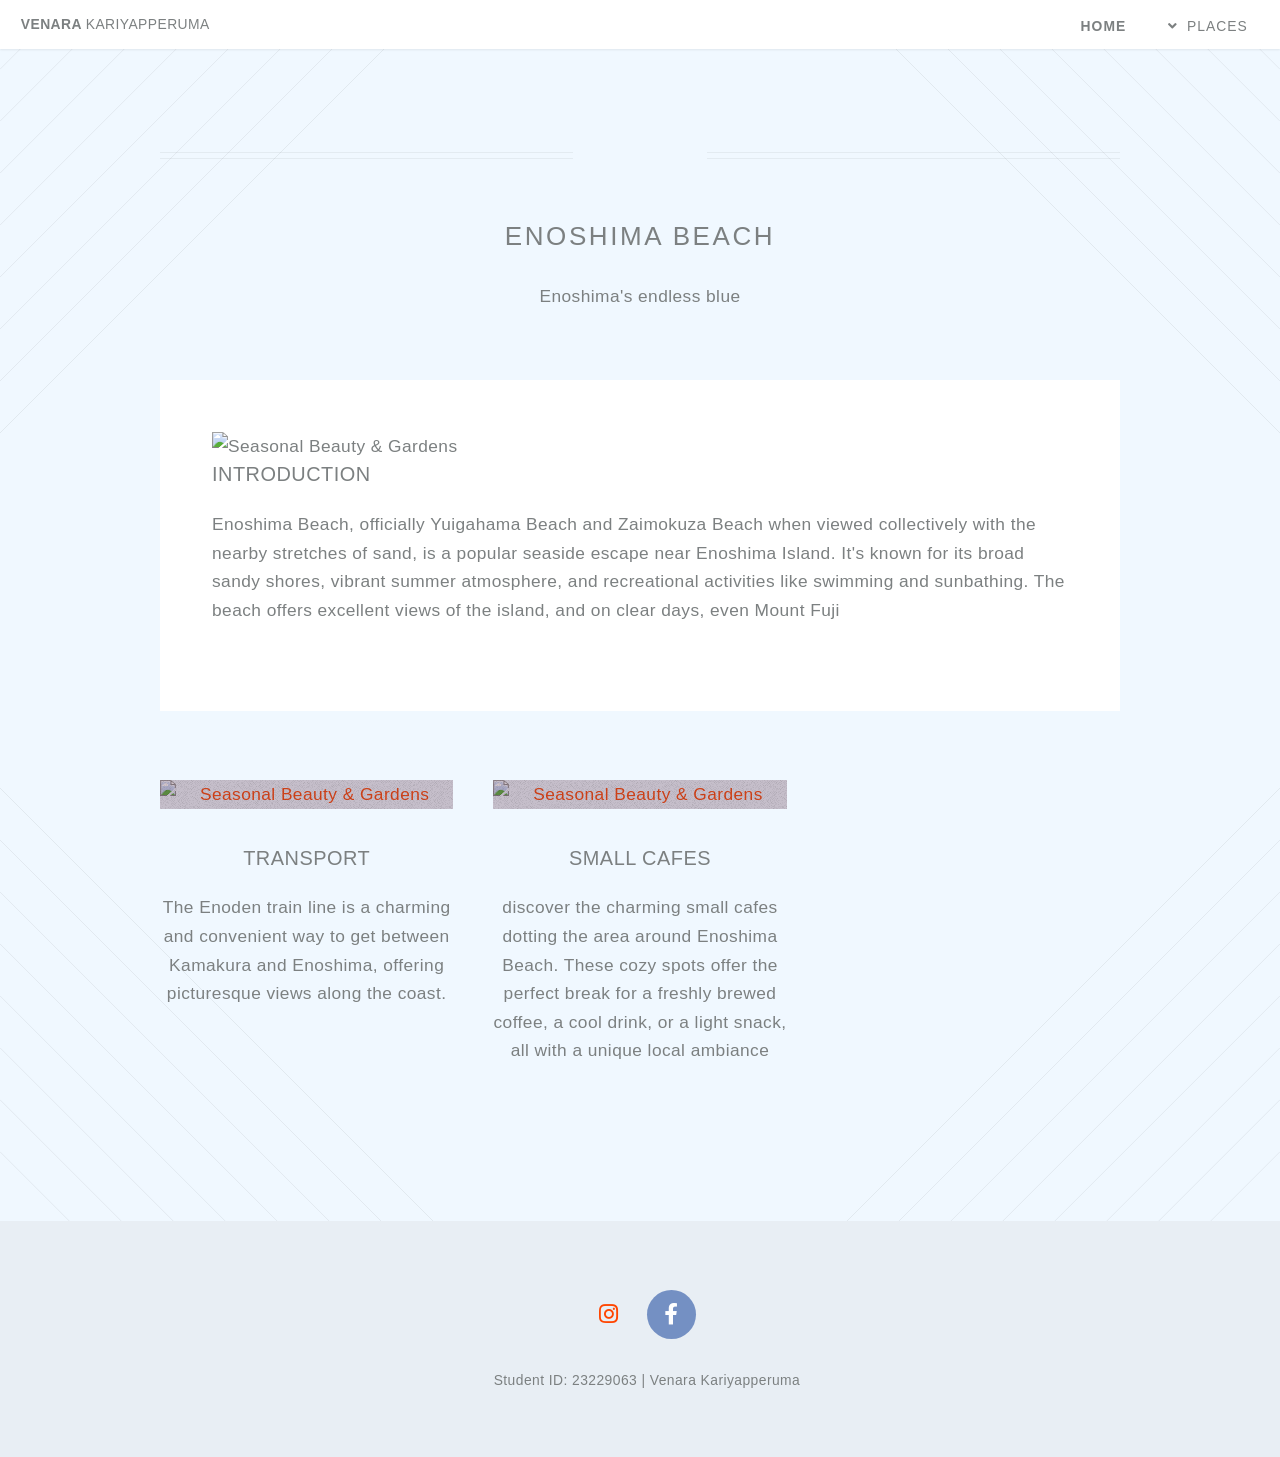
==== contact.html @ 100b4a0e "Add files via upload init" ====
<!DOCTYPE HTML>
<!--
	Twenty by HTML5 UP
	html5up.net | @ajlkn
	Free for personal and commercial use under the CCA 3.0 license (html5up.net/license)
-->
<html>
	<head>
		<title>Kamakura temple</title>
		<meta charset="utf-8" />
		<link rel="stylesheet" href="assets/css/main.css" />
		<noscript><link rel="stylesheet" href="assets/css/noscript.css" /></noscript>
	</head>
	<body class="right-sidebar is-preload">
		<div id="page-wrapper">

			<!-- Header -->
				<header id="header">
					<h1 id="logo"><a href="index.html">Venara <span>Kariyapperuma</span></a></h1>
					<nav id="nav">
						<ul>
							<li class="current"><a href="index.html">HOME</a></li>
							<li class="submenu">
								<a href="#">PLACES</a>
								<ul>
									<li><a href="left-sidebar.html">Kamakura Temple</a></li>
									<li><a href="right-sidebar.html">Hasedera temple</a></li>
									<li><a href="no-sidebar.html">Enoshima Island</a></li>
									<li><a href="contact.html">Enoshima beach</a></li>
									
								
					</nav>
				</header>
			<!-- Main -->
				<article id="main">

					<header class="special container">
						
						<h2>Enoshima <strong>Beach </strong></h2>
						<p>Enoshima's endless blue
						</p>
					</header>

					<!-- One -->
						<section class="wrapper style4 container">

							<!-- Content -->
								<div class="content">
									<section>
										<header>
	<img src="/Users/venarakariyapperuma/Downloads/html5up-twenty/images/IMG_1057.jpeg" alt="Seasonal Beauty & Gardens" height="500" width="500"/></a>

											<h3>Introduction</h3>
										</header>
<p>Enoshima Beach, officially Yuigahama Beach and Zaimokuza Beach when viewed collectively with the nearby stretches of sand, is a popular seaside escape near Enoshima Island. It's known for its broad sandy shores, vibrant summer atmosphere, and recreational activities like swimming and sunbathing. The beach offers excellent views of the island, and on clear days, even Mount Fuji</p>								</div>

						</section>

					<!-- Two -->
						<section class="wrapper style1 container special">
							<div class="row">
								<div class="col-4 col-12-narrower">

									<section>
										<header>
			<a href="#" class="image featured"><img src="/Users/venarakariyapperuma/Downloads/html5up-twenty/images/_ (37).jpeg" alt="Seasonal Beauty & Gardens"/></a>

											<h3>Transport</h3></header>
<p>The Enoden train line is a charming and convenient way to get between Kamakura and Enoshima, offering picturesque views along the coast.

</p></div>
								<div class="col-4 col-15-narrower">
									
									<section>
										<header>
	<a href="#" class="image featured"><img src="/Users/venarakariyapperuma/Downloads/html5up-twenty/images/IMG_6321.jpeg" alt="Seasonal Beauty & Gardens"/></a>

								<h3>Small Cafes</h3></header>
<p>discover the charming small cafes dotting the area around Enoshima Beach. These cozy spots offer the perfect break for a freshly brewed coffee, a cool drink, or a light snack, all with a unique local ambiance</p>									</section>

								
								
						</section>


				</article>

			<!-- Footer -->
				<footer id="footer">

					<ul class="icons">
											<li><a href="https://www.instagram.com/venara_k_?igsh=MTRqZDRoMzc5d2c3cw%3D%3D&utm_source=qr" class="icon brands circle fa-instagram" target="_blank"><span class="label">Instagram</span></a></li>
<li><a href="https://www.facebook.com/share/1C68txTzAw/?mibextid=wwXIfr" class="icon brands circle fa-facebook-f" target="_blank"><span class="label">Facebook</span></a></li>

					</ul>

					<ul class="copyright">
  <li>Student ID: 23229063 | Venara Kariyapperuma</li>

</ul>
				</footer>

		</div>

		<!-- Scripts -->
			<script src="assets/js/jquery.min.js"></script>
			<script src="assets/js/jquery.dropotron.min.js"></script>
			<script src="assets/js/jquery.scrolly.min.js"></script>
			<script src="assets/js/jquery.scrollgress.min.js"></script>
			<script src="assets/js/jquery.scrollex.min.js"></script>
			<script src="assets/js/browser.min.js"></script>
			<script src="assets/js/breakpoints.min.js"></script>
			<script src="assets/js/util.js"></script>
			<script src="assets/js/main.js"></script>

	</body>
</html>
---- assets/css/main.css ----
@import url("fontawesome-all.min.css");
@import url("https://fonts.googleapis.com/css?family=Lato:300,400,900");

/*
	Twenty by HTML5 UP
	html5up.net | @ajlkn
	Free for personal and commercial use under the CCA 3.0 license (html5up.net/license)
*/

html, body, div, span, applet, object,
iframe, h1, h2, h3, h4, h5, h6, p, blockquote,
pre, a, abbr, acronym, address, big, cite,
code, del, dfn, em, img, ins, kbd, q, s, samp,
small, strike, strong, sub, sup, tt, var, b,
u, i, center, dl, dt, dd, ol, ul, li, fieldset,
form, label, legend, table, caption, tbody,
tfoot, thead, tr, th, td, article, aside,
canvas, details, embed, figure, figcaption,
footer, header, hgroup, menu, nav, output, ruby,
section, summary, time, mark, audio, video {
	margin: 0;
	padding: 0;
	border: 0;
	font-size: 100%;
	font: inherit;
	vertical-align: baseline;}

article, aside, details, figcaption, figure,
footer, header, hgroup, menu, nav, section {
	display: block;}

body {
	line-height: 1;
}

ol, ul {
	list-style: none;
}

blockquote, q {
	quotes: none;
}

	blockquote:before, blockquote:after, q:before, q:after {
		content: '';
		content: none;
	}

table {
	border-collapse: collapse;
	border-spacing: 0;
}

body {
	-webkit-text-size-adjust: none;
}

mark {
	background-color: transparent;
	color: inherit;
}

input::-moz-focus-inner {
	border: 0;
	padding: 0;
}

input, select, textarea {
	-moz-appearance: none;
	-webkit-appearance: none;
	-ms-appearance: none;
	appearance: none;
}

/* Basic */

	html {
		box-sizing: border-box;
	}

	*, *:before, *:after {
		box-sizing: inherit;
	}

	body {
		background: #f3f6fa;
	}

		body.is-preload *, body.is-preload *:before, body.is-preload *:after {
			-moz-animation: none !important;
			-webkit-animation: none !important;
			-ms-animation: none !important;
			animation: none !important;
			-moz-transition: none !important;
			-webkit-transition: none !important;
			-ms-transition: none !important;
			transition: none !important;
		}

	body, input, select, textarea {
		color: #7c8081;
		font-family: 'Lato', sans-serif;
		font-size: 15pt;
		font-weight: 300;
		letter-spacing: 0.025em;
		line-height: 1.75em;
	}

	a {
		-moz-transition: color 0.2s ease-in-out, border-color 0.2s ease-in-out, background-color 0.2s ease-in-out;
		-webkit-transition: color 0.2s ease-in-out, border-color 0.2s ease-in-out, background-color 0.2s ease-in-out;
		-ms-transition: color 0.2s ease-in-out, border-color 0.2s ease-in-out, background-color 0.2s ease-in-out;
		transition: color 0.2s ease-in-out, border-color 0.2s ease-in-out, background-color 0.2s ease-in-out;
		color: #3fb1a3;
		text-decoration: none;
		border-bottom: dotted 1px;
	}

		a:hover {
			border-bottom-color: transparent;
		}

	strong, b {
		font-weight: 400;
	}

	p, ul, ol, dl, table, blockquote {
		margin: 0 0 2em 0;
	}

	h1, h2, h3, h4, h5, h6 {
		color: inherit;
		font-weight: 300;
		line-height: 1.75em;
		margin-bottom: 1em;
		text-transform: uppercase;
	}

		h1 a, h2 a, h3 a, h4 a, h5 a, h6 a {
			color: inherit;
			text-decoration: none;
			border: 0;
		}

	h2 {
		font-size: 1.5em;
		letter-spacing: 0.1em;
	}

	h3 {
		font-size: 1.15em;
		letter-spacing: 0.025em;
	}

	sub {
		font-size: 0.8em;
		position: relative;
		top: 0.5em;
	}

	sup {
		font-size: 0.8em;
		position: relative;
		top: -0.5em;
	}

	hr {
		border-top: solid 1px rgba(124, 128, 129, 0.2);
		border: 0;
		margin-bottom: 1.5em;
	}

	blockquote {
		border-left: solid 0.5em rgba(124, 128, 129, 0.2);
		font-style: italic;
		padding: 1em 0 1em 2em;
	}

/* Container */

	.container {
		margin: 0 auto;
		max-width: 100%;
		width: 1400px;
	}

		.container.medium {
			width: 1050px;
		}

		@media screen and (max-width: 1680px) {

			.container {
				width: 1200px;
			}

				.container.medium {
					width: 900px;
				}

		}

		@media screen and (max-width: 1280px) {

			.container {
				width: 960px;
			}

				.container.medium {
					width: 735px;
				}

		}

		@media screen and (max-width: 980px) {

			.container {
				width: 95%;
			}

				.container.medium {
					width: 71.25%;
				}

		}

		@media screen and (max-width: 840px) {

			.container {
				width: 95%;
			}

				.container.medium {
					width: 95%;
				}

		}

		@media screen and (max-width: 736px) {

			.container {
				width: 100%;
			}

				.container.medium {
					width: 100%;
				}

		}

/* Row */

	.row {
		display: flex;
		flex-wrap: wrap;
		box-sizing: border-box;
		align-items: stretch;
	}

		.row > * {
			box-sizing: border-box;
		}

		.row.gtr-uniform > * > :last-child {
			margin-bottom: 0;
		}

		.row.aln-left {
			justify-content: flex-start;
		}

		.row.aln-center {
			justify-content: center;
		}

		.row.aln-right {
			justify-content: flex-end;
		}

		.row.aln-top {
			align-items: flex-start;
		}

		.row.aln-middle {
			align-items: center;
		}

		.row.aln-bottom {
			align-items: flex-end;
		}

		.row > .imp {
			order: -1;
		}

		.row > .col-1 {
			width: 8.33333%;
		}

		.row > .off-1 {
			margin-left: 8.33333%;
		}

		.row > .col-2 {
			width: 16.66667%;
		}

		.row > .off-2 {
			margin-left: 16.66667%;
		}

		.row > .col-3 {
			width: 25%;
		}

		.row > .off-3 {
			margin-left: 25%;
		}

		.row > .col-4 {
			width: 33.33333%;
		}

		.row > .off-4 {
			margin-left: 33.33333%;
		}

		.row > .col-5 {
			width: 41.66667%;
		}

		.row > .off-5 {
			margin-left: 41.66667%;
		}

		.row > .col-6 {
			width: 50%;
		}

		.row > .off-6 {
			margin-left: 50%;
		}

		.row > .col-7 {
			width: 58.33333%;
		}

		.row > .off-7 {
			margin-left: 58.33333%;
		}

		.row > .col-8 {
			width: 66.66667%;
		}

		.row > .off-8 {
			margin-left: 66.66667%;
		}

		.row > .col-9 {
			width: 75%;
		}

		.row > .off-9 {
			margin-left: 75%;
		}

		.row > .col-10 {
			width: 83.33333%;
		}

		.row > .off-10 {
			margin-left: 83.33333%;
		}

		.row > .col-11 {
			width: 91.66667%;
		}

		.row > .off-11 {
			margin-left: 91.66667%;
		}

		.row > .col-12 {
			width: 100%;
		}

		.row > .off-12 {
			margin-left: 100%;
		}

		.row.gtr-0 {
			margin-top: 0px;
			margin-left: 0px;
		}

			.row.gtr-0 > * {
				padding: 0px 0 0 0px;
			}

			.row.gtr-0.gtr-uniform {
				margin-top: 0px;
			}

				.row.gtr-0.gtr-uniform > * {
					padding-top: 0px;
				}

		.row.gtr-25 {
			margin-top: -12.5px;
			margin-left: -12.5px;
		}

			.row.gtr-25 > * {
				padding: 12.5px 0 0 12.5px;
			}

			.row.gtr-25.gtr-uniform {
				margin-top: -12.5px;
			}

				.row.gtr-25.gtr-uniform > * {
					padding-top: 12.5px;
				}

		.row.gtr-50 {
			margin-top: -25px;
			margin-left: -25px;
		}

			.row.gtr-50 > * {
				padding: 25px 0 0 25px;
			}

			.row.gtr-50.gtr-uniform {
				margin-top: -25px;
			}

				.row.gtr-50.gtr-uniform > * {
					padding-top: 25px;
				}

		.row {
			margin-top: -50px;
			margin-left: -50px;
		}

			.row > * {
				padding: 50px 0 0 50px;
			}

			.row.gtr-uniform {
				margin-top: -50px;
			}

				.row.gtr-uniform > * {
					padding-top: 50px;
				}

		.row.gtr-150 {
			margin-top: -75px;
			margin-left: -75px;
		}

			.row.gtr-150 > * {
				padding: 75px 0 0 75px;
			}

			.row.gtr-150.gtr-uniform {
				margin-top: -75px;
			}

				.row.gtr-150.gtr-uniform > * {
					padding-top: 75px;
				}

		.row.gtr-200 {
			margin-top: -100px;
			margin-left: -100px;
		}

			.row.gtr-200 > * {
				padding: 100px 0 0 100px;
			}

			.row.gtr-200.gtr-uniform {
				margin-top: -100px;
			}

				.row.gtr-200.gtr-uniform > * {
					padding-top: 100px;
				}

		@media screen and (max-width: 1680px) {

			.row {
				display: flex;
				flex-wrap: wrap;
				box-sizing: border-box;
				align-items: stretch;
			}

				.row > * {
					box-sizing: border-box;
				}

				.row.gtr-uniform > * > :last-child {
					margin-bottom: 0;
				}

				.row.aln-left {
					justify-content: flex-start;
				}

				.row.aln-center {
					justify-content: center;
				}

				.row.aln-right {
					justify-content: flex-end;
				}

				.row.aln-top {
					align-items: flex-start;
				}

				.row.aln-middle {
					align-items: center;
				}

				.row.aln-bottom {
					align-items: flex-end;
				}

				.row > .imp-wide {
					order: -1;
				}

				.row > .col-1-wide {
					width: 8.33333%;
				}

				.row > .off-1-wide {
					margin-left: 8.33333%;
				}

				.row > .col-2-wide {
					width: 16.66667%;
				}

				.row > .off-2-wide {
					margin-left: 16.66667%;
				}

				.row > .col-3-wide {
					width: 25%;
				}

				.row > .off-3-wide {
					margin-left: 25%;
				}

				.row > .col-4-wide {
					width: 33.33333%;
				}

				.row > .off-4-wide {
					margin-left: 33.33333%;
				}

				.row > .col-5-wide {
					width: 41.66667%;
				}

				.row > .off-5-wide {
					margin-left: 41.66667%;
				}

				.row > .col-6-wide {
					width: 50%;
				}

				.row > .off-6-wide {
					margin-left: 50%;
				}

				.row > .col-7-wide {
					width: 58.33333%;
				}

				.row > .off-7-wide {
					margin-left: 58.33333%;
				}

				.row > .col-8-wide {
					width: 66.66667%;
				}

				.row > .off-8-wide {
					margin-left: 66.66667%;
				}

				.row > .col-9-wide {
					width: 75%;
				}

				.row > .off-9-wide {
					margin-left: 75%;
				}

				.row > .col-10-wide {
					width: 83.33333%;
				}

				.row > .off-10-wide {
					margin-left: 83.33333%;
				}

				.row > .col-11-wide {
					width: 91.66667%;
				}

				.row > .off-11-wide {
					margin-left: 91.66667%;
				}

				.row > .col-12-wide {
					width: 100%;
				}

				.row > .off-12-wide {
					margin-left: 100%;
				}

				.row.gtr-0 {
					margin-top: 0px;
					margin-left: 0px;
				}

					.row.gtr-0 > * {
						padding: 0px 0 0 0px;
					}

					.row.gtr-0.gtr-uniform {
						margin-top: 0px;
					}

						.row.gtr-0.gtr-uniform > * {
							padding-top: 0px;
						}

				.row.gtr-25 {
					margin-top: -10px;
					margin-left: -10px;
				}

					.row.gtr-25 > * {
						padding: 10px 0 0 10px;
					}

					.row.gtr-25.gtr-uniform {
						margin-top: -10px;
					}

						.row.gtr-25.gtr-uniform > * {
							padding-top: 10px;
						}

				.row.gtr-50 {
					margin-top: -20px;
					margin-left: -20px;
				}

					.row.gtr-50 > * {
						padding: 20px 0 0 20px;
					}

					.row.gtr-50.gtr-uniform {
						margin-top: -20px;
					}

						.row.gtr-50.gtr-uniform > * {
							padding-top: 20px;
						}

				.row {
					margin-top: -40px;
					margin-left: -40px;
				}

					.row > * {
						padding: 40px 0 0 40px;
					}

					.row.gtr-uniform {
						margin-top: -40px;
					}

						.row.gtr-uniform > * {
							padding-top: 40px;
						}

				.row.gtr-150 {
					margin-top: -60px;
					margin-left: -60px;
				}

					.row.gtr-150 > * {
						padding: 60px 0 0 60px;
					}

					.row.gtr-150.gtr-uniform {
						margin-top: -60px;
					}

						.row.gtr-150.gtr-uniform > * {
							padding-top: 60px;
						}

				.row.gtr-200 {
					margin-top: -80px;
					margin-left: -80px;
				}

					.row.gtr-200 > * {
						padding: 80px 0 0 80px;
					}

					.row.gtr-200.gtr-uniform {
						margin-top: -80px;
					}

						.row.gtr-200.gtr-uniform > * {
							padding-top: 80px;
						}

		}

		@media screen and (max-width: 1280px) {

			.row {
				display: flex;
				flex-wrap: wrap;
				box-sizing: border-box;
				align-items: stretch;
			}

				.row > * {
					box-sizing: border-box;
				}

				.row.gtr-uniform > * > :last-child {
					margin-bottom: 0;
				}

				.row.aln-left {
					justify-content: flex-start;
				}

				.row.aln-center {
					justify-content: center;
				}

				.row.aln-right {
					justify-content: flex-end;
				}

				.row.aln-top {
					align-items: flex-start;
				}

				.row.aln-middle {
					align-items: center;
				}

				.row.aln-bottom {
					align-items: flex-end;
				}

				.row > .imp-normal {
					order: -1;
				}

				.row > .col-1-normal {
					width: 8.33333%;
				}

				.row > .off-1-normal {
					margin-left: 8.33333%;
				}

				.row > .col-2-normal {
					width: 16.66667%;
				}

				.row > .off-2-normal {
					margin-left: 16.66667%;
				}

				.row > .col-3-normal {
					width: 25%;
				}

				.row > .off-3-normal {
					margin-left: 25%;
				}

				.row > .col-4-normal {
					width: 33.33333%;
				}

				.row > .off-4-normal {
					margin-left: 33.33333%;
				}

				.row > .col-5-normal {
					width: 41.66667%;
				}

				.row > .off-5-normal {
					margin-left: 41.66667%;
				}

				.row > .col-6-normal {
					width: 50%;
				}

				.row > .off-6-normal {
					margin-left: 50%;
				}

				.row > .col-7-normal {
					width: 58.33333%;
				}

				.row > .off-7-normal {
					margin-left: 58.33333%;
				}

				.row > .col-8-normal {
					width: 66.66667%;
				}

				.row > .off-8-normal {
					margin-left: 66.66667%;
				}

				.row > .col-9-normal {
					width: 75%;
				}

				.row > .off-9-normal {
					margin-left: 75%;
				}

				.row > .col-10-normal {
					width: 83.33333%;
				}

				.row > .off-10-normal {
					margin-left: 83.33333%;
				}

				.row > .col-11-normal {
					width: 91.66667%;
				}

				.row > .off-11-normal {
					margin-left: 91.66667%;
				}

				.row > .col-12-normal {
					width: 100%;
				}

				.row > .off-12-normal {
					margin-left: 100%;
				}

				.row.gtr-0 {
					margin-top: 0px;
					margin-left: 0px;
				}

					.row.gtr-0 > * {
						padding: 0px 0 0 0px;
					}

					.row.gtr-0.gtr-uniform {
						margin-top: 0px;
					}

						.row.gtr-0.gtr-uniform > * {
							padding-top: 0px;
						}

				.row.gtr-25 {
					margin-top: -10px;
					margin-left: -10px;
				}

					.row.gtr-25 > * {
						padding: 10px 0 0 10px;
					}

					.row.gtr-25.gtr-uniform {
						margin-top: -10px;
					}

						.row.gtr-25.gtr-uniform > * {
							padding-top: 10px;
						}

				.row.gtr-50 {
					margin-top: -20px;
					margin-left: -20px;
				}

					.row.gtr-50 > * {
						padding: 20px 0 0 20px;
					}

					.row.gtr-50.gtr-uniform {
						margin-top: -20px;
					}

						.row.gtr-50.gtr-uniform > * {
							padding-top: 20px;
						}

				.row {
					margin-top: -40px;
					margin-left: -40px;
				}

					.row > * {
						padding: 40px 0 0 40px;
					}

					.row.gtr-uniform {
						margin-top: -40px;
					}

						.row.gtr-uniform > * {
							padding-top: 40px;
						}

				.row.gtr-150 {
					margin-top: -60px;
					margin-left: -60px;
				}

					.row.gtr-150 > * {
						padding: 60px 0 0 60px;
					}

					.row.gtr-150.gtr-uniform {
						margin-top: -60px;
					}

						.row.gtr-150.gtr-uniform > * {
							padding-top: 60px;
						}

				.row.gtr-200 {
					margin-top: -80px;
					margin-left: -80px;
				}

					.row.gtr-200 > * {
						padding: 80px 0 0 80px;
					}

					.row.gtr-200.gtr-uniform {
						margin-top: -80px;
					}

						.row.gtr-200.gtr-uniform > * {
							padding-top: 80px;
						}

		}

		@media screen and (max-width: 980px) {

			.row {
				display: flex;
				flex-wrap: wrap;
				box-sizing: border-box;
				align-items: stretch;
			}

				.row > * {
					box-sizing: border-box;
				}

				.row.gtr-uniform > * > :last-child {
					margin-bottom: 0;
				}

				.row.aln-left {
					justify-content: flex-start;
				}

				.row.aln-center {
					justify-content: center;
				}

				.row.aln-right {
					justify-content: flex-end;
				}

				.row.aln-top {
					align-items: flex-start;
				}

				.row.aln-middle {
					align-items: center;
				}

				.row.aln-bottom {
					align-items: flex-end;
				}

				.row > .imp-narrow {
					order: -1;
				}

				.row > .col-1-narrow {
					width: 8.33333%;
				}

				.row > .off-1-narrow {
					margin-left: 8.33333%;
				}

				.row > .col-2-narrow {
					width: 16.66667%;
				}

				.row > .off-2-narrow {
					margin-left: 16.66667%;
				}

				.row > .col-3-narrow {
					width: 25%;
				}

				.row > .off-3-narrow {
					margin-left: 25%;
				}

				.row > .col-4-narrow {
					width: 33.33333%;
				}

				.row > .off-4-narrow {
					margin-left: 33.33333%;
				}

				.row > .col-5-narrow {
					width: 41.66667%;
				}

				.row > .off-5-narrow {
					margin-left: 41.66667%;
				}

				.row > .col-6-narrow {
					width: 50%;
				}

				.row > .off-6-narrow {
					margin-left: 50%;
				}

				.row > .col-7-narrow {
					width: 58.33333%;
				}

				.row > .off-7-narrow {
					margin-left: 58.33333%;
				}

				.row > .col-8-narrow {
					width: 66.66667%;
				}

				.row > .off-8-narrow {
					margin-left: 66.66667%;
				}

				.row > .col-9-narrow {
					width: 75%;
				}

				.row > .off-9-narrow {
					margin-left: 75%;
				}

				.row > .col-10-narrow {
					width: 83.33333%;
				}

				.row > .off-10-narrow {
					margin-left: 83.33333%;
				}

				.row > .col-11-narrow {
					width: 91.66667%;
				}

				.row > .off-11-narrow {
					margin-left: 91.66667%;
				}

				.row > .col-12-narrow {
					width: 100%;
				}

				.row > .off-12-narrow {
					margin-left: 100%;
				}

				.row.gtr-0 {
					margin-top: 0px;
					margin-left: 0px;
				}

					.row.gtr-0 > * {
						padding: 0px 0 0 0px;
					}

					.row.gtr-0.gtr-uniform {
						margin-top: 0px;
					}

						.row.gtr-0.gtr-uniform > * {
							padding-top: 0px;
						}

				.row.gtr-25 {
					margin-top: -7.5px;
					margin-left: -7.5px;
				}

					.row.gtr-25 > * {
						padding: 7.5px 0 0 7.5px;
					}

					.row.gtr-25.gtr-uniform {
						margin-top: -7.5px;
					}

						.row.gtr-25.gtr-uniform > * {
							padding-top: 7.5px;
						}

				.row.gtr-50 {
					margin-top: -15px;
					margin-left: -15px;
				}

					.row.gtr-50 > * {
						padding: 15px 0 0 15px;
					}

					.row.gtr-50.gtr-uniform {
						margin-top: -15px;
					}

						.row.gtr-50.gtr-uniform > * {
							padding-top: 15px;
						}

				.row {
					margin-top: -30px;
					margin-left: -30px;
				}

					.row > * {
						padding: 30px 0 0 30px;
					}

					.row.gtr-uniform {
						margin-top: -30px;
					}

						.row.gtr-uniform > * {
							padding-top: 30px;
						}

				.row.gtr-150 {
					margin-top: -45px;
					margin-left: -45px;
				}

					.row.gtr-150 > * {
						padding: 45px 0 0 45px;
					}

					.row.gtr-150.gtr-uniform {
						margin-top: -45px;
					}

						.row.gtr-150.gtr-uniform > * {
							padding-top: 45px;
						}

				.row.gtr-200 {
					margin-top: -60px;
					margin-left: -60px;
				}

					.row.gtr-200 > * {
						padding: 60px 0 0 60px;
					}

					.row.gtr-200.gtr-uniform {
						margin-top: -60px;
					}

						.row.gtr-200.gtr-uniform > * {
							padding-top: 60px;
						}

		}

		@media screen and (max-width: 840px) {

			.row {
				display: flex;
				flex-wrap: wrap;
				box-sizing: border-box;
				align-items: stretch;
			}

				.row > * {
					box-sizing: border-box;
				}

				.row.gtr-uniform > * > :last-child {
					margin-bottom: 0;
				}

				.row.aln-left {
					justify-content: flex-start;
				}

				.row.aln-center {
					justify-content: center;
				}

				.row.aln-right {
					justify-content: flex-end;
				}

				.row.aln-top {
					align-items: flex-start;
				}

				.row.aln-middle {
					align-items: center;
				}

				.row.aln-bottom {
					align-items: flex-end;
				}

				.row > .imp-narrower {
					order: -1;
				}

				.row > .col-1-narrower {
					width: 8.33333%;
				}

				.row > .off-1-narrower {
					margin-left: 8.33333%;
				}

				.row > .col-2-narrower {
					width: 16.66667%;
				}

				.row > .off-2-narrower {
					margin-left: 16.66667%;
				}

				.row > .col-3-narrower {
					width: 25%;
				}

				.row > .off-3-narrower {
					margin-left: 25%;
				}

				.row > .col-4-narrower {
					width: 33.33333%;
				}

				.row > .off-4-narrower {
					margin-left: 33.33333%;
				}

				.row > .col-5-narrower {
					width: 41.66667%;
				}

				.row > .off-5-narrower {
					margin-left: 41.66667%;
				}

				.row > .col-6-narrower {
					width: 50%;
				}

				.row > .off-6-narrower {
					margin-left: 50%;
				}

				.row > .col-7-narrower {
					width: 58.33333%;
				}

				.row > .off-7-narrower {
					margin-left: 58.33333%;
				}

				.row > .col-8-narrower {
					width: 66.66667%;
				}

				.row > .off-8-narrower {
					margin-left: 66.66667%;
				}

				.row > .col-9-narrower {
					width: 75%;
				}

				.row > .off-9-narrower {
					margin-left: 75%;
				}

				.row > .col-10-narrower {
					width: 83.33333%;
				}

				.row > .off-10-narrower {
					margin-left: 83.33333%;
				}

				.row > .col-11-narrower {
					width: 91.66667%;
				}

				.row > .off-11-narrower {
					margin-left: 91.66667%;
				}

				.row > .col-12-narrower {
					width: 100%;
				}

				.row > .off-12-narrower {
					margin-left: 100%;
				}

				.row.gtr-0 {
					margin-top: 0px;
					margin-left: 0px;
				}

					.row.gtr-0 > * {
						padding: 0px 0 0 0px;
					}

					.row.gtr-0.gtr-uniform {
						margin-top: 0px;
					}

						.row.gtr-0.gtr-uniform > * {
							padding-top: 0px;
						}

				.row.gtr-25 {
					margin-top: -7.5px;
					margin-left: -7.5px;
				}

					.row.gtr-25 > * {
						padding: 7.5px 0 0 7.5px;
					}

					.row.gtr-25.gtr-uniform {
						margin-top: -7.5px;
					}

						.row.gtr-25.gtr-uniform > * {
							padding-top: 7.5px;
						}

				.row.gtr-50 {
					margin-top: -15px;
					margin-left: -15px;
				}

					.row.gtr-50 > * {
						padding: 15px 0 0 15px;
					}

					.row.gtr-50.gtr-uniform {
						margin-top: -15px;
					}

						.row.gtr-50.gtr-uniform > * {
							padding-top: 15px;
						}

				.row {
					margin-top: -30px;
					margin-left: -30px;
				}

					.row > * {
						padding: 30px 0 0 30px;
					}

					.row.gtr-uniform {
						margin-top: -30px;
					}

						.row.gtr-uniform > * {
							padding-top: 30px;
						}

				.row.gtr-150 {
					margin-top: -45px;
					margin-left: -45px;
				}

					.row.gtr-150 > * {
						padding: 45px 0 0 45px;
					}

					.row.gtr-150.gtr-uniform {
						margin-top: -45px;
					}

						.row.gtr-150.gtr-uniform > * {
							padding-top: 45px;
						}

				.row.gtr-200 {
					margin-top: -60px;
					margin-left: -60px;
				}

					.row.gtr-200 > * {
						padding: 60px 0 0 60px;
					}

					.row.gtr-200.gtr-uniform {
						margin-top: -60px;
					}

						.row.gtr-200.gtr-uniform > * {
							padding-top: 60px;
						}

		}

		@media screen and (max-width: 736px) {

			.row {
				display: flex;
				flex-wrap: wrap;
				box-sizing: border-box;
				align-items: stretch;
			}

				.row > * {
					box-sizing: border-box;
				}

				.row.gtr-uniform > * > :last-child {
					margin-bottom: 0;
				}

				.row.aln-left {
					justify-content: flex-start;
				}

				.row.aln-center {
					justify-content: center;
				}

				.row.aln-right {
					justify-content: flex-end;
				}

				.row.aln-top {
					align-items: flex-start;
				}

				.row.aln-middle {
					align-items: center;
				}

				.row.aln-bottom {
					align-items: flex-end;
				}

				.row > .imp-mobile {
					order: -1;
				}

				.row > .col-1-mobile {
					width: 8.33333%;
				}

				.row > .off-1-mobile {
					margin-left: 8.33333%;
				}

				.row > .col-2-mobile {
					width: 16.66667%;
				}

				.row > .off-2-mobile {
					margin-left: 16.66667%;
				}

				.row > .col-3-mobile {
					width: 25%;
				}

				.row > .off-3-mobile {
					margin-left: 25%;
				}

				.row > .col-4-mobile {
					width: 33.33333%;
				}

				.row > .off-4-mobile {
					margin-left: 33.33333%;
				}

				.row > .col-5-mobile {
					width: 41.66667%;
				}

				.row > .off-5-mobile {
					margin-left: 41.66667%;
				}

				.row > .col-6-mobile {
					width: 50%;
				}

				.row > .off-6-mobile {
					margin-left: 50%;
				}

				.row > .col-7-mobile {
					width: 58.33333%;
				}

				.row > .off-7-mobile {
					margin-left: 58.33333%;
				}

				.row > .col-8-mobile {
					width: 66.66667%;
				}

				.row > .off-8-mobile {
					margin-left: 66.66667%;
				}

				.row > .col-9-mobile {
					width: 75%;
				}

				.row > .off-9-mobile {
					margin-left: 75%;
				}

				.row > .col-10-mobile {
					width: 83.33333%;
				}

				.row > .off-10-mobile {
					margin-left: 83.33333%;
				}

				.row > .col-11-mobile {
					width: 91.66667%;
				}

				.row > .off-11-mobile {
					margin-left: 91.66667%;
				}

				.row > .col-12-mobile {
					width: 100%;
				}

				.row > .off-12-mobile {
					margin-left: 100%;
				}

				.row.gtr-0 {
					margin-top: 0px;
					margin-left: 0px;
				}

					.row.gtr-0 > * {
						padding: 0px 0 0 0px;
					}

					.row.gtr-0.gtr-uniform {
						margin-top: 0px;
					}

						.row.gtr-0.gtr-uniform > * {
							padding-top: 0px;
						}

				.row.gtr-25 {
					margin-top: -7.5px;
					margin-left: -7.5px;
				}

					.row.gtr-25 > * {
						padding: 7.5px 0 0 7.5px;
					}

					.row.gtr-25.gtr-uniform {
						margin-top: -7.5px;
					}

						.row.gtr-25.gtr-uniform > * {
							padding-top: 7.5px;
						}

				.row.gtr-50 {
					margin-top: -15px;
					margin-left: -15px;
				}

					.row.gtr-50 > * {
						padding: 15px 0 0 15px;
					}

					.row.gtr-50.gtr-uniform {
						margin-top: -15px;
					}

						.row.gtr-50.gtr-uniform > * {
							padding-top: 15px;
						}

				.row {
					margin-top: -30px;
					margin-left: -30px;
				}

					.row > * {
						padding: 30px 0 0 30px;
					}

					.row.gtr-uniform {
						margin-top: -30px;
					}

						.row.gtr-uniform > * {
							padding-top: 30px;
						}

				.row.gtr-150 {
					margin-top: -45px;
					margin-left: -45px;
				}

					.row.gtr-150 > * {
						padding: 45px 0 0 45px;
					}

					.row.gtr-150.gtr-uniform {
						margin-top: -45px;
					}

						.row.gtr-150.gtr-uniform > * {
							padding-top: 45px;
						}

				.row.gtr-200 {
					margin-top: -60px;
					margin-left: -60px;
				}

					.row.gtr-200 > * {
						padding: 60px 0 0 60px;
					}

					.row.gtr-200.gtr-uniform {
						margin-top: -60px;
					}

						.row.gtr-200.gtr-uniform > * {
							padding-top: 60px;
						}

		}

/* Section/Article */

	section.special, article.special {
		text-align: center;
	}

	header.major {
		padding-bottom: 2em;
	}

	header.special {
		margin-bottom: 5em;
		padding-top: 7em;
		position: relative;
		text-align: center;
	}

		header.special:before, header.special:after {
			border-bottom: solid 1.5px;
			border-top: solid 1.5px;
			content: '';
			height: 7px;
			opacity: 0.1;
			position: absolute;
			top: 1.75em;
			width: 43%;
		}

		header.special:before {
			left: 0;
		}

		header.special:after {
			right: 0;
		}

		header.special h2 {
			margin-bottom: 0;
		}

		header.special h2 + p {
			margin-bottom: 0;
			padding-top: 1.5em;
		}

		header.special .icon {
			cursor: default;
			height: 7em;
			left: 0;
			position: absolute;
			text-align: center;
			top: 1em;
			width: 100%;
		}

			header.special .icon:before {
				font-size: 3.5em;
				opacity: 0.35;
			}

	footer > :last-child {
		margin-bottom: 0;
	}

	footer.major {
		padding-top: 3em;
	}

/* Form */

	input[type="text"],
	input[type="password"],
	input[type="email"],
	textarea {
		-moz-transition: background-color 0.2s ease-in-out, border-color 0.2s ease-in-out;
		-webkit-transition: background-color 0.2s ease-in-out, border-color 0.2s ease-in-out;
		-ms-transition: background-color 0.2s ease-in-out, border-color 0.2s ease-in-out;
		transition: background-color 0.2s ease-in-out, border-color 0.2s ease-in-out;
		-moz-appearance: none;
		-webkit-appearance: none;
		-ms-appearance: none;
		appearance: none;
		background: none;
		border: solid 1px rgba(124, 128, 129, 0.2);
		border-radius: 0;
		color: inherit;
		display: block;
		padding: 0.75em;
		text-decoration: none;
		width: 100%;
		outline: 0;
	}

		input[type="text"]:focus,
		input[type="password"]:focus,
		input[type="email"]:focus,
		textarea:focus {
			border-color: #83d3c9;
		}

	input[type="text"],
	input[type="password"],
	input[type="email"] {
		line-height: 1em;
	}

	::-webkit-input-placeholder {
		color: inherit;
		opacity: 0.5;
		position: relative;
		top: 3px;
	}

	:-moz-placeholder {
		color: inherit;
		opacity: 0.5;
	}

	::-moz-placeholder {
		color: inherit;
		opacity: 0.5;
	}

	:-ms-input-placeholder {
		color: inherit;
		opacity: 0.5;
	}

/* Image */

	.image {
		border: 0;
		position: relative;
	}

		.image:before {
			background: url("images/overlay.png");
			content: '';
			height: 100%;
			left: 0;
			position: absolute;
			top: 0;
			width: 100%;
		}

		.image.fit {
			display: block;
		}

			.image.fit img {
				display: block;
				width: 100%;
			}

		.image.featured {
			display: block;
			margin: 0 0 2em 0;
		}

			.image.featured img {
				display: block;
				width: 100%;
			}

/* Icon */

	.icon {
		text-decoration: none;
		position: relative;
	}

		.icon:before {
			-moz-osx-font-smoothing: grayscale;
			-webkit-font-smoothing: antialiased;
			display: inline-block;
			font-style: normal;
			font-variant: normal;
			text-rendering: auto;
			line-height: 1;
			text-transform: none !important;
			font-family: 'Font Awesome 5 Free';
			font-weight: 400;
		}

		.icon.solid:before {
			font-weight: 900;
		}

		.icon:before {
			line-height: inherit;
		}

		.icon.brands:before {
			font-family: 'Font Awesome 5 Brands';
		}

		.icon.circle {
			-moz-transition: all 0.2s ease-in-out;
			-webkit-transition: all 0.2s ease-in-out;
			-ms-transition: all 0.2s ease-in-out;
			transition: all 0.2s ease-in-out;
			border: 0;
			border-radius: 100%;
			display: inline-block;
			font-size: 1.25em;
			height: 2.25em;
			left: 0;
			line-height: 2.25em;
			text-align: center;
			text-decoration: none;
			top: 0;
			width: 2.25em;
		}

			.icon.circle:hover {
				top: -0.2em;
			}

			.icon.circle.fa-twitter {
				background: #70aecd;
				color: #fff;
			}

				.icon.circle.fa-twitter:hover {
					background: #7fb7d2;
				}

			.icon.circle.fa-facebook-f {
				background: #7490c3;
				color: #fff;
			}

				.icon.circle.fa-facebook-f:hover {
					background: #829bc9;
				}

			.icon.circle.fa-google-plus-g {
				background: #db6b67;
				color: #fff;
			}

				.icon.circle.fa-google-plus-g:hover {
					background: #df7b77;
				}

			.icon.circle.fa-github {
				background: #dcad8b;
				color: #fff;
			}

				.icon.circle.fa-github:hover {
					background: #e1b89b;
				}

			.icon.circle.fa-dribbble {
				background: #da83ae;
				color: #fff;
			}

				.icon.circle.fa-dribbble:hover {
					background: #df93b8;
				}

		.icon.featured {
			cursor: default;
			display: block;
			margin: 0 0 1.5em 0;
			opacity: 0.35;
			text-align: center;
		}

			.icon.featured:before {
				font-size: 5em;
				line-height: 1em;
			}

		.icon > .label {
			display: none;
		}

/* List */

	ol {
		list-style: decimal;
		padding-left: 1.25em;
	}

		ol li {
			padding-left: 0.25em;
		}

	ul {
		list-style: disc;
		padding-left: 1em;
	}

		ul li {
			padding-left: 0.5em;
		}

/* Icons */

	ul.icons {
		list-style: none;
		padding-left: 0;
		cursor: default;
	}

		ul.icons li {
			display: inline-block;
			line-height: 1em;
			padding-left: 0.5em;
		}

			ul.icons li:first-child {
				padding-left: 0;
			}

/* Featured Icons */

	ul.featured-icons {
		cursor: default;
		margin: -0.75em 0 0 0;
		opacity: 0.35;
		overflow: hidden;
		position: relative;
		list-style: none;
		padding-left: 0;
	}

		ul.featured-icons li {
			display: block;
			float: left;
			text-align: center;
			width: 50%;
			padding-left: 0;
			margin-bottom: 1em;
		}

			ul.featured-icons li .icon {
				display: inline-block;
				font-size: 5.5em;
				height: 1em;
				line-height: 1.5em;
				width: 1em;
			}

/* Buttons */

	ul.buttons {
		cursor: default;
		list-style: none;
		padding-left: 0;
	}

		ul.buttons:last-child {
			margin-bottom: 0;
		}

		ul.buttons li {
			display: inline-block;
			padding: 0 0 0 1.5em;
		}

			ul.buttons li:first-child {
				padding: 0;
			}

		ul.buttons.stacked li {
			display: block;
			padding: 1.5em 0 0 0;
		}

			ul.buttons.stacked li:first-child {
				padding: 0;
			}

/* Table */

	table {
		width: 100%;
	}

		table.default {
			width: 100%;
		}

			table.default tbody tr {
				border-bottom: solid 1px rgba(124, 128, 129, 0.2);
			}

			table.default td {
				padding: 0.5em 1em 0.5em 1em;
			}

			table.default th {
				font-weight: 400;
				padding: 0.5em 1em 0.5em 1em;
				text-align: left;
			}

			table.default thead {
				background: #7c8081;
				color: #fff;
			}

/* Button */

	input[type="button"],
	input[type="submit"],
	input[type="reset"],
	button,
	.button {
		-moz-appearance: none;
		-webkit-appearance: none;
		-ms-appearance: none;
		appearance: none;
		-moz-transition: color 0.2s ease-in-out, border-color 0.2s ease-in-out, background-color 0.2s ease-in-out;
		-webkit-transition: color 0.2s ease-in-out, border-color 0.2s ease-in-out, background-color 0.2s ease-in-out;
		-ms-transition: color 0.2s ease-in-out, border-color 0.2s ease-in-out, background-color 0.2s ease-in-out;
		transition: color 0.2s ease-in-out, border-color 0.2s ease-in-out, background-color 0.2s ease-in-out;
		background: none;
		border: solid 1px;
		border-radius: 0;
		color: inherit;
		cursor: pointer;
		display: inline-block;
		font-size: 0.8em;
		font-weight: 900;
		letter-spacing: 2px;
		min-width: 18em;
		padding: 0 0.75em;
		line-height: 3.75em;
		text-align: center;
		text-decoration: none;
		text-transform: uppercase;
	}

		input[type="button"]:hover,
		input[type="submit"]:hover,
		input[type="reset"]:hover,
		button:hover,
		.button:hover {
			background: rgba(188, 202, 206, 0.15);
			border-color: inherit;
		}

		input[type="button"].primary,
		input[type="submit"].primary,
		input[type="reset"].primary,
		button.primary,
		.button.primary {
			background: #83d3c9;
			border-color: #83d3c9;
			color: #fff !important;
		}

			input[type="button"].primary:hover,
			input[type="submit"].primary:hover,
			input[type="reset"].primary:hover,
			button.primary:hover,
			.button.primary:hover {
				background: #96dad1 !important;
				border-color: #96dad1 !important;
			}

		input[type="button"].fit,
		input[type="submit"].fit,
		input[type="reset"].fit,
		button.fit,
		.button.fit {
			width: 100%;
		}

		input[type="button"].small,
		input[type="submit"].small,
		input[type="reset"].small,
		button.small,
		.button.small {
			font-size: 0.7em;
			min-width: 14em;
			padding: 0.5em 0;
		}

/* Wrapper */

	.wrapper {
		margin-bottom: 5em;
		padding: 5em;
	}

		.wrapper.style1 {
			padding: 0;
		}

		
			.wrapper.style2 {
    background-color: #f5f5dc; /* light pink */


		}

			.wrapper.style2 input[type="button"]:hover,
			.wrapper.style2 input[type="submit"]:hover,
			.wrapper.style2 input[type="reset"]:hover,
			.wrapper.style2 button:hover,
			.wrapper.style2 .button:hover {
				background: rgba(255, 255, 255, 0.15) !important;
			}

			.wrapper.style2 input[type="button"].primary,
			.wrapper.style2 input[type="submit"].primary,
			.wrapper.style2 input[type="reset"].primary,
			.wrapper.style2 button.primary,
			.wrapper.style2 .button.primary {
				background: #fff;
				border-color: #fff;
				color: #83d3c9 !important;
			}

				.wrapper.style2 input[type="button"].primary:hover,
				.wrapper.style2 input[type="submit"].primary:hover,
				.wrapper.style2 input[type="reset"].primary:hover,
				.wrapper.style2 button.primary:hover,
				.wrapper.style2 .button.primary:hover {
					border-color: inherit !important;
					color: #fff !important;
				}

		.wrapper.style3 {
			background: #fff;
			color: inherit;
		}

		.wrapper.style4 {
			background: #fff;
			color: inherit;
			padding: 4em;
		}

/* Header */

	@-moz-keyframes reveal-header {
		0% {
			top: -5em;
		}

		100% {
			top: 0;
		}
	}

	@-webkit-keyframes reveal-header {
		0% {
			top: -5em;
		}

		100% {
			top: 0;
		}
	}

	@-ms-keyframes reveal-header {
		0% {
			top: -5em;
		}

		100% {
			top: 0;
		}
	}

	@keyframes reveal-header {
		0% {
			top: -5em;
		}

		100% {
			top: 0;
		}
	}

	#header {
		background: #fff;
		box-shadow: 0 1px 2px 0 rgba(0, 0, 0, 0.075);
		color: inherit;
		cursor: default;
		font-size: 0.8em;
		left: 0;
		padding: 1em 1.5em;
		position: fixed;
		top: 0;
		width: 100%;
		z-index: 10000;
	}

		#header h1 {
			font-weight: 900;
			margin: 0;
		}

			#header h1 span {
				font-weight: 300;
			}

		#header nav {
			letter-spacing: 0.075em;
			position: absolute;
			right: 1.5em;
			text-transform: uppercase;
			top: 0.75em;
		}

			#header nav ul {
				list-style: none;
				padding-left: 0;
			}

				#header nav ul li {
					display: inline-block;
					margin-left: 1.5em;
					padding-left: 0;
				}

					#header nav ul li > ul {
						display: none;
					}

					#header nav ul li a {
						border: solid 1px transparent;
						color: inherit;
						display: inline-block;
						line-height: 1em;
						padding: 0.6em 0.75em;
						text-decoration: none;
					}

					#header nav ul li input[type="button"],
					#header nav ul li input[type="submit"],
					#header nav ul li input[type="reset"],
					#header nav ul li button,
					#header nav ul li .button {
						font-size: 1em;
						min-width: 0;
						width: auto;
					}

					#header nav ul li.submenu > a {
						text-decoration: none;
					}

						#header nav ul li.submenu > a:before {
							-moz-osx-font-smoothing: grayscale;
							-webkit-font-smoothing: antialiased;
							display: inline-block;
							font-style: normal;
							font-variant: normal;
							text-rendering: auto;
							line-height: 1;
							text-transform: none !important;
							font-family: 'Font Awesome 5 Free';
							font-weight: 900;
						}

						#header nav ul li.submenu > a:before {
							content: '\f107';
							margin-right: 0.65em;
						}

					#header nav ul li.active > a, #header nav ul li:hover > a {
						-moz-transition: all 0.2s ease-in-out;
						-webkit-transition: all 0.2s ease-in-out;
						-ms-transition: all 0.2s ease-in-out;
						transition: all 0.2s ease-in-out;
						background: rgba(188, 202, 206, 0.15);
					}

					#header nav ul li.current > a {
						font-weight: 900;
					}

		#header.reveal {
			-moz-animation: reveal-header 0.5s;
			-webkit-animation: reveal-header 0.5s;
			-ms-animation: reveal-header 0.5s;
			animation: reveal-header 0.5s;
		}

		#header.alt {
			-moz-animation: none;
			-webkit-animation: none;
			-ms-animation: none;
			animation: none;
			background: transparent;
			box-shadow: none;
			color: #fff;
			padding: 2em 2.5em;
			position: absolute;
		}

			#header.alt nav {
				right: 2.5em;
				top: 1.75em;
			}

				#header.alt nav ul li.active > a, #header.alt nav ul li:hover > a {
					border: solid 1px;
				}

/* Dropotron */

	.dropotron {
		list-style: none;
		padding-left: 0;
		background: #fff;
		box-shadow: 0 1px 2px 0 rgba(0, 0, 0, 0.075);
		line-height: 2.25em;
		min-width: 13em;
		padding: 1em 0;
		text-transform: uppercase;
		margin-top: calc(-1em + 1px);
	}

		.dropotron.level-0 {
			font-size: 0.7em;
			font-weight: 400;
			margin-top: 1.5em;
		}

			.dropotron.level-0:before {
				border-bottom: solid 0.5em #fff;
				border-left: solid 0.5em transparent;
				border-right: solid 0.5em transparent;
				content: '';
				left: 0.75em;
				position: absolute;
				top: -0.45em;
			}

		.dropotron > li {
			border-top: solid 1px rgba(124, 128, 129, 0.2);
			padding-left: 0;
		}

			.dropotron > li > a {
				-moz-transition: none;
				-webkit-transition: none;
				-ms-transition: none;
				transition: none;
				color: inherit;
				text-decoration: none;
				padding: 0 1em;
				border: 0;
			}

			.dropotron > li:hover > a {
				background: #83d3c9;
				color: #fff;
			}

			.dropotron > li:first-child {
				border-top: 0;
			}

/* Banner */

	@-moz-keyframes reveal-banner {
		0% {
			opacity: 0;
		}

		100% {
			opacity: 1;
		}
	}

	@-webkit-keyframes reveal-banner {
		0% {
			opacity: 0;
		}

		100% {
			opacity: 1;
		}
	}

	@-ms-keyframes reveal-banner {
		0% {
			opacity: 0;
		}

		100% {
			opacity: 1;
		}
	}

	@keyframes reveal-banner {
		0% {
			opacity: 0;
		}

		100% {
			opacity: 1;
		}
	}

	#banner {
		background-attachment: scroll, scroll, scroll, fixed;
		background-color: #645862;
		background-image: url("images/light-bl.svg"), url("images/light-br.svg"), url("images/overlay.png"), url("../../images/banner.jpg");
		background-position: bottom left, bottom right, top left, top center;
		background-repeat: no-repeat, no-repeat, repeat, no-repeat;
		background-size: 25em, 25em, auto, cover;
		color: #fff;
		cursor: default;
		padding: 6em 0;
		text-align: center;
	}

		#banner .inner {
			-moz-animation: reveal-banner 1s 0.25s ease-in-out;
			-webkit-animation: reveal-banner 1s 0.25s ease-in-out;
			-ms-animation: reveal-banner 1s 0.25s ease-in-out;
			animation: reveal-banner 1s 0.25s ease-in-out;
			-moz-animation-fill-mode: forwards;
			-webkit-animation-fill-mode: forwards;
			-ms-animation-fill-mode: forwards;
			animation-fill-mode: forwards;
			background: rgba(52, 27, 43, 0.5);
			color: #fff;
			display: inline-block;
			opacity: 0;
			padding: 3em;
			text-align: center;
		}

			#banner .inner header {
				display: inline-block;
				border-bottom: solid 2px;
				border-top: solid 2px;
				margin: 0 0 2em 0;
				padding: 3px 0 3px 0;
			}

				#banner .inner header h2 {
					border-bottom: solid 2px;
					border-top: solid 2px;
					font-size: 2.5em;
					font-weight: 900;
					letter-spacing: 0.2em;
					margin: 0;
					padding-left: 0.05em;
					position: relative;
					text-transform: uppercase;
				}

			#banner .inner p {
				letter-spacing: 0.1em;
				margin: 0;
				text-transform: uppercase;
			}

				#banner .inner p a {
					color: inherit;
					font-weight: 400;
					text-decoration: none;
				}

			#banner .inner footer {
				margin: 2em 0 0 0;
			}

/* Main */

	#main {
		background-image: url("images/dark-tl.svg"), url("images/dark-tr.svg"), url("images/dark-bl.svg"), url("images/dark-br.svg");
		background-position: top left, top right, bottom left, bottom right;
		background-repeat: no-repeat;
		background-size: 25em;
		padding: 7em 0;
	}

		#main > :last-child {
			margin-bottom: 0;
		}

		#main .sidebar section {
			border-top: solid 1px rgba(124, 128, 129, 0.2);
			margin: 3em 0 0 0;
			padding: 3em 0 0 0;
		}

			#main .sidebar section:first-child {
				border-top: 0;
				padding-top: 0;
				margin-top: 0;
			}

	body.index #main {
		padding-top: 5em;
	}

/* CTA */

	#cta {
		background-attachment: scroll, scroll, scroll, fixed;
		background-color: #645862;
		background-image: url("images/light-tl.svg"), url("images/light-tr.svg"), url("images/overlay.png"), url("../../images/banner.jpg");
		background-position: top left, top right, top left, bottom center;
		background-repeat: no-repeat, no-repeat, repeat, no-repeat;
		background-size: 25em, 25em, auto, cover;
		color: #fff;
		padding: 5em;
		text-align: center;
	}

		#cta header {
			margin-bottom: 2em;
		}

/* Footer */

	#footer {
		background: #E8EEF4;
		color: #7c8081;
		padding: 5em 5em 10em 5em;
		text-align: center;
	}

		#footer .copyright {
			font-size: 0.8em;
			line-height: 1em;
		}

			#footer .copyright a {
				color: inherit;
			}

			#footer .copyright li {
				display: inline-block;
				margin-left: 1em;
				padding-left: 1em;
				border-left: dotted 1px;
			}

				#footer .copyright li:first-child {
					margin: 0;
					padding: 0;
					border: 0;
				}

/* Wide */

	@media screen and (max-width: 1680px) {

		/* Basic */

			body, input, select, textarea {
				font-size: 14pt;
			}

		/* Section/Article */

			header.special {
				padding-top: 5.5em;
				margin-bottom: 4em;
			}

	}

/* Normal */

	@media screen and (max-width: 1280px) {

		/* Basic */

			body, input, select, textarea {
				font-size: 13pt;
				letter-spacing: 0.025em;
				line-height: 1.65em;
			}

			h1, h2, h3, h4, h5, h6 {
				line-height: 1.5em;
			}

		/* Section/Article */

			header.major {
				padding-bottom: 1.5em;
			}

			footer.major {
				padding-top: 2em;
			}

		/* Wrapper */

			.wrapper {
				margin-bottom: 4em;
				padding: 4em 3em;
			}

				.wrapper.style4 {
					padding: 3em;
				}

		/* Header */

			#header nav ul li {
				margin-left: 1em;
			}

		/* Banner */

			#banner {
				background-attachment: scroll;
			}

		/* CTA */

			#cta {
				padding: 4em;
				background-attachment: scroll;
			}

		/* Footer */

			#footer {
				padding: 4em;
			}

	}

/* Narrow */

	@media screen and (max-width: 980px) {

		/* Basic */

			body, input, select, textarea {
				font-size: 13pt;
				letter-spacing: 0.025em;
				line-height: 1.5em;
			}

		/* Section/Article */

			header br {
				display: none;
			}

			header.major {
				padding-bottom: 1em;
			}

			header.special {
				padding-left: 2.5em;
				padding-right: 2.5em;
			}

			footer.major {
				padding-top: 1.5em;
			}

		/* Wrapper */

			.wrapper {
				margin-bottom: 3em;
				padding: 3em 2.5em;
			}

				.wrapper.special br {
					display: none;
				}

				.wrapper.style1 {
					padding: 0 2.5em;
				}

				.wrapper.style2 {
					background-size: 15em;
				}

				.wrapper.style4 {
					padding: 2.5em;
				}

		/* Banner */

			#banner {
				background-size: 15em, 15em, auto, cover;
			}

		/* Main */

			#main {
				background-size: 15em;
			}

		/* CTA */

			#cta {
				background-size: 15em, 15em, auto, cover;
				padding: 3em;
			}

	}

/* Narrower */

	#navPanel, #navButton {
		display: none;
	}

	@media screen and (max-width: 840px) {

		/* Basic */

			html, body {
				overflow-x: hidden;
			}

			header.major {
				padding-bottom: 0.25em;
			}

			header.special {
				margin-bottom: 4em;
				padding-top: 5em;
			}

				header.special:before, header.special:after {
					width: 40%;
				}

				header.special h2 + p {
					padding-top: 1.25em;
				}

		/* Section/Article */

			section {
				margin: 1em 0 1em 0;
			}

				section:first-child {
					margin-top: 0;
				}

		/* Button */

			input[type="button"].small,
			input[type="submit"].small,
			input[type="reset"].small,
			button.small,
			.button.small {
				font-size: 0.8em;
				min-width: 18em;
				padding: 0.75em 0;
			}

		/* Featured Icons */

			ul.featured-icons {
				margin: 0;
			}

				ul.featured-icons li {
					display: inline-block;
					float: none;
					width: auto;
				}

					ul.featured-icons li .icon {
						font-size: 4em;
						width: 1.25em;
					}

		/* Buttons */

			ul.buttons li {
				display: block;
				padding: 1em 0 0 0;
			}

		/* Header */

			#header {
				display: none;
			}

		/* Banner */

			#banner {
				margin: 0;
			}

		/* Wrapper */

			.wrapper.special-alt {
				text-align: center;
			}

			.wrapper.style4 {
				padding-bottom: 3em;
			}

		/* Main */

			#main {
				padding: 5em 0;
			}

				#main .sidebar {
					border-top: solid 1px rgba(124, 128, 129, 0.1);
					padding-top: 3em;
				}

					#main .sidebar section {
						border-top: 0;
						padding-top: 0;
					}

			body.index #main {
				padding-top: 4.5em;
			}

		/* CTA */

			#cta {
				margin: 0;
			}

		/* Footer */

			#footer {
				padding: 4em 1.5em;
			}

		/* Nav */

			#page-wrapper {
				-moz-backface-visibility: hidden;
				-webkit-backface-visibility: hidden;
				-ms-backface-visibility: hidden;
				backface-visibility: hidden;
				-moz-transition: -moz-transform 0.5s ease;
				-webkit-transition: -webkit-transform 0.5s ease;
				-ms-transition: -ms-transform 0.5s ease;
				transition: transform 0.5s ease;
				padding-bottom: 1px;
			}

			#navButton {
				-moz-backface-visibility: hidden;
				-webkit-backface-visibility: hidden;
				-ms-backface-visibility: hidden;
				backface-visibility: hidden;
				-moz-transition: -moz-transform 0.5s ease;
				-webkit-transition: -webkit-transform 0.5s ease;
				-ms-transition: -ms-transform 0.5s ease;
				transition: transform 0.5s ease;
				display: block;
				height: 60px;
				left: 0;
				position: fixed;
				top: 0;
				width: 100%;
				z-index: 10001;
			}

				#navButton .toggle {
					text-decoration: none;
					height: 60px;
					left: 0;
					position: absolute;
					text-align: center;
					top: 0;
					width: 100%;
					border: 0;
					outline: 0;
				}

					#navButton .toggle:before {
						-moz-osx-font-smoothing: grayscale;
						-webkit-font-smoothing: antialiased;
						display: inline-block;
						font-style: normal;
						font-variant: normal;
						text-rendering: auto;
						line-height: 1;
						text-transform: none !important;
						font-family: 'Font Awesome 5 Free';
						font-weight: 900;
					}

					#navButton .toggle:before {
						color: #fff;
						content: '\f0c9';
						font-size: 1em;
						height: 40px;
						left: 10px;
						line-height: 40px;
						opacity: 0.5;
						position: absolute;
						top: 11px;
						width: 60px;
						z-index: 1;
					}

					#navButton .toggle:after {
						background: rgba(163, 169, 170, 0.75);
						border-radius: 2px;
						content: '';
						height: 40px;
						left: 10px;
						position: absolute;
						top: 10px;
						width: 60px;
					}

			#navPanel {
				-moz-backface-visibility: hidden;
				-webkit-backface-visibility: hidden;
				-ms-backface-visibility: hidden;
				backface-visibility: hidden;
				-moz-transform: translateX(-275px);
				-webkit-transform: translateX(-275px);
				-ms-transform: translateX(-275px);
				transform: translateX(-275px);
				-moz-transition: -moz-transform 0.5s ease;
				-webkit-transition: -webkit-transform 0.5s ease;
				-ms-transition: -ms-transform 0.5s ease;
				transition: transform 0.5s ease;
				display: block;
				height: 100%;
				left: 0;
				overflow-y: auto;
				position: fixed;
				top: 0;
				width: 275px;
				z-index: 10002;
				background: #1c2021;
				color: #fff;
				font-size: 0.8em;
				letter-spacing: 0.075em;
				text-transform: uppercase;
				padding: 0.25em 0.75em 1em 0.75em;
			}

				#navPanel .link {
					border: 0;
					border-top: solid 1px rgba(255, 255, 255, 0.05);
					color: inherit;
					display: block;
					height: 3em;
					line-height: 3em;
					opacity: 0.75;
					text-decoration: none;
				}

					#navPanel .link.depth-0 {
						font-weight: 900;
					}

					#navPanel .link:first-child {
						border-top: 0;
					}

				#navPanel .indent-1 {
					display: inline-block;
					width: 1em;
				}

				#navPanel .indent-2 {
					display: inline-block;
					width: 2em;
				}

				#navPanel .indent-3 {
					display: inline-block;
					width: 3em;
				}

				#navPanel .indent-4 {
					display: inline-block;
					width: 4em;
				}

				#navPanel .indent-5 {
					display: inline-block;
					width: 5em;
				}

			body.navPanel-visible #page-wrapper {
				-moz-transform: translateX(275px);
				-webkit-transform: translateX(275px);
				-ms-transform: translateX(275px);
				transform: translateX(275px);
			}

			body.navPanel-visible #navButton {
				-moz-transform: translateX(275px);
				-webkit-transform: translateX(275px);
				-ms-transform: translateX(275px);
				transform: translateX(275px);
			}

			body.navPanel-visible #navPanel {
				-moz-transform: translateX(0);
				-webkit-transform: translateX(0);
				-ms-transform: translateX(0);
				transform: translateX(0);
			}

	}

/* Mobile */

	@media screen and (max-width: 736px) {

		/* Basic */

			body {
				min-width: 320px;
			}

			h2 {
				font-size: 1.25em;
				letter-spacing: 0.1em;
			}

			h3 {
				font-size: 1em;
				letter-spacing: 0.025em;
			}

			p {
				text-align: justify;
			}

		/* Section/Article */

			header {
				text-align: center;
			}

				header.major {
					padding-bottom: 0;
				}

				header.special {
					margin-bottom: 3em;
					padding-left: 1.5em;
					padding-right: 1.5em;
				}

					header.special:before, header.special:after {
						width: 38%;
					}

					header.special .icon {
						font-size: 0.75em;
						top: 1.5em;
					}

				header p {
					text-align: center;
				}

			footer.major {
				padding-top: 0;
			}

		/* Icon */

			.icon.circle {
				font-size: 1em;
			}

		/* Button */

			input[type="button"],
			input[type="submit"],
			input[type="reset"],
			button,
			.button {
				max-width: 20em;
				width: 100%;
			}

				input[type="button"].fit,
				input[type="submit"].fit,
				input[type="reset"].fit,
				button.fit,
				.button.fit {
					width: auto;
				}

		/* Icons */

			ul.icons li {
				padding-left: 0.25em;
			}

		/* Featured Icons */

			ul.featured-icons li .icon {
				width: 1.1em;
			}

		/* Buttons */

			ul.buttons {
				text-align: center;
			}

		/* Wrapper */

			.wrapper {
				margin-bottom: 2.5em;
				padding: 2.25em 1.5em;
			}

				.wrapper.special br {
					display: none;
				}

				.wrapper.style1 {
					padding: 0 1.5em;
				}

				.wrapper.style2 {
					background-size: 10em;
					padding: 2.25em 1.5em;
				}

				.wrapper.style4 {
					background-size: 10em;
					padding: 1.5em 1.5em 3em 1.5em;
				}

		/* Banner */

			#banner {
				background-size: 10em, 10em, auto, cover;
				padding: 6em 0;
			}

				#banner .inner {
					background: none;
					display: block;
					padding: 0 1.5em;
				}

					#banner .inner header h2 {
						font-size: 1.5em;
					}

					#banner .inner p {
						text-align: center;
					}

					#banner .inner br {
						display: none;
					}

		/* Main */

			#main {
				background-size: 10em;
				padding: 3.5em 0 2.5em 0;
			}

			body.index #main {
				padding: 2.5em 0 0 0;
			}

			body.contact #main {
				padding-bottom: 0;
			}

		/* CTA */

			#cta {
				background-size: 10em, 10em, auto, cover;
				padding: 3em 1.5em;
			}

		/* Footer */

			#footer {
				padding: 3em 1.5em;
			}

				#footer .copyright li {
					display: block;
					margin: 1em 0 0 0;
					padding: 0;
					border: 0;
				}

		/* Nav */

			#navButton .toggle:before {
				top: 8px;
				left: 8px;
				width: 50px;
				height: 34px;
				line-height: 34px;
			}

			#navButton .toggle:after {
				top: 8px;
				left: 8px;
				width: 50px;
				height: 34px;
			}

	}
	body {
  background-color: #f0f8ff; /* light blue background */
  font-family: 'Verdana', sans-serif;
}

a {
  color: #ff4500; /* bright orange links */
}

#fadein {
  opacity: 0;
  animation: fadeIn ease 3s;
  animation-fill-mode: forwards;
}

@keyframes fadeIn {
  0% { opacity:0; }
  100% { opacity:1; }
}
---- assets/css/noscript.css ----
/*
	Twenty by HTML5 UP
	html5up.net | @ajlkn
	Free for personal and commercial use under the CCA 3.0 license (html5up.net/license)
*/

/* Banner */

	#banner .inner {
		opacity: 1;
	}
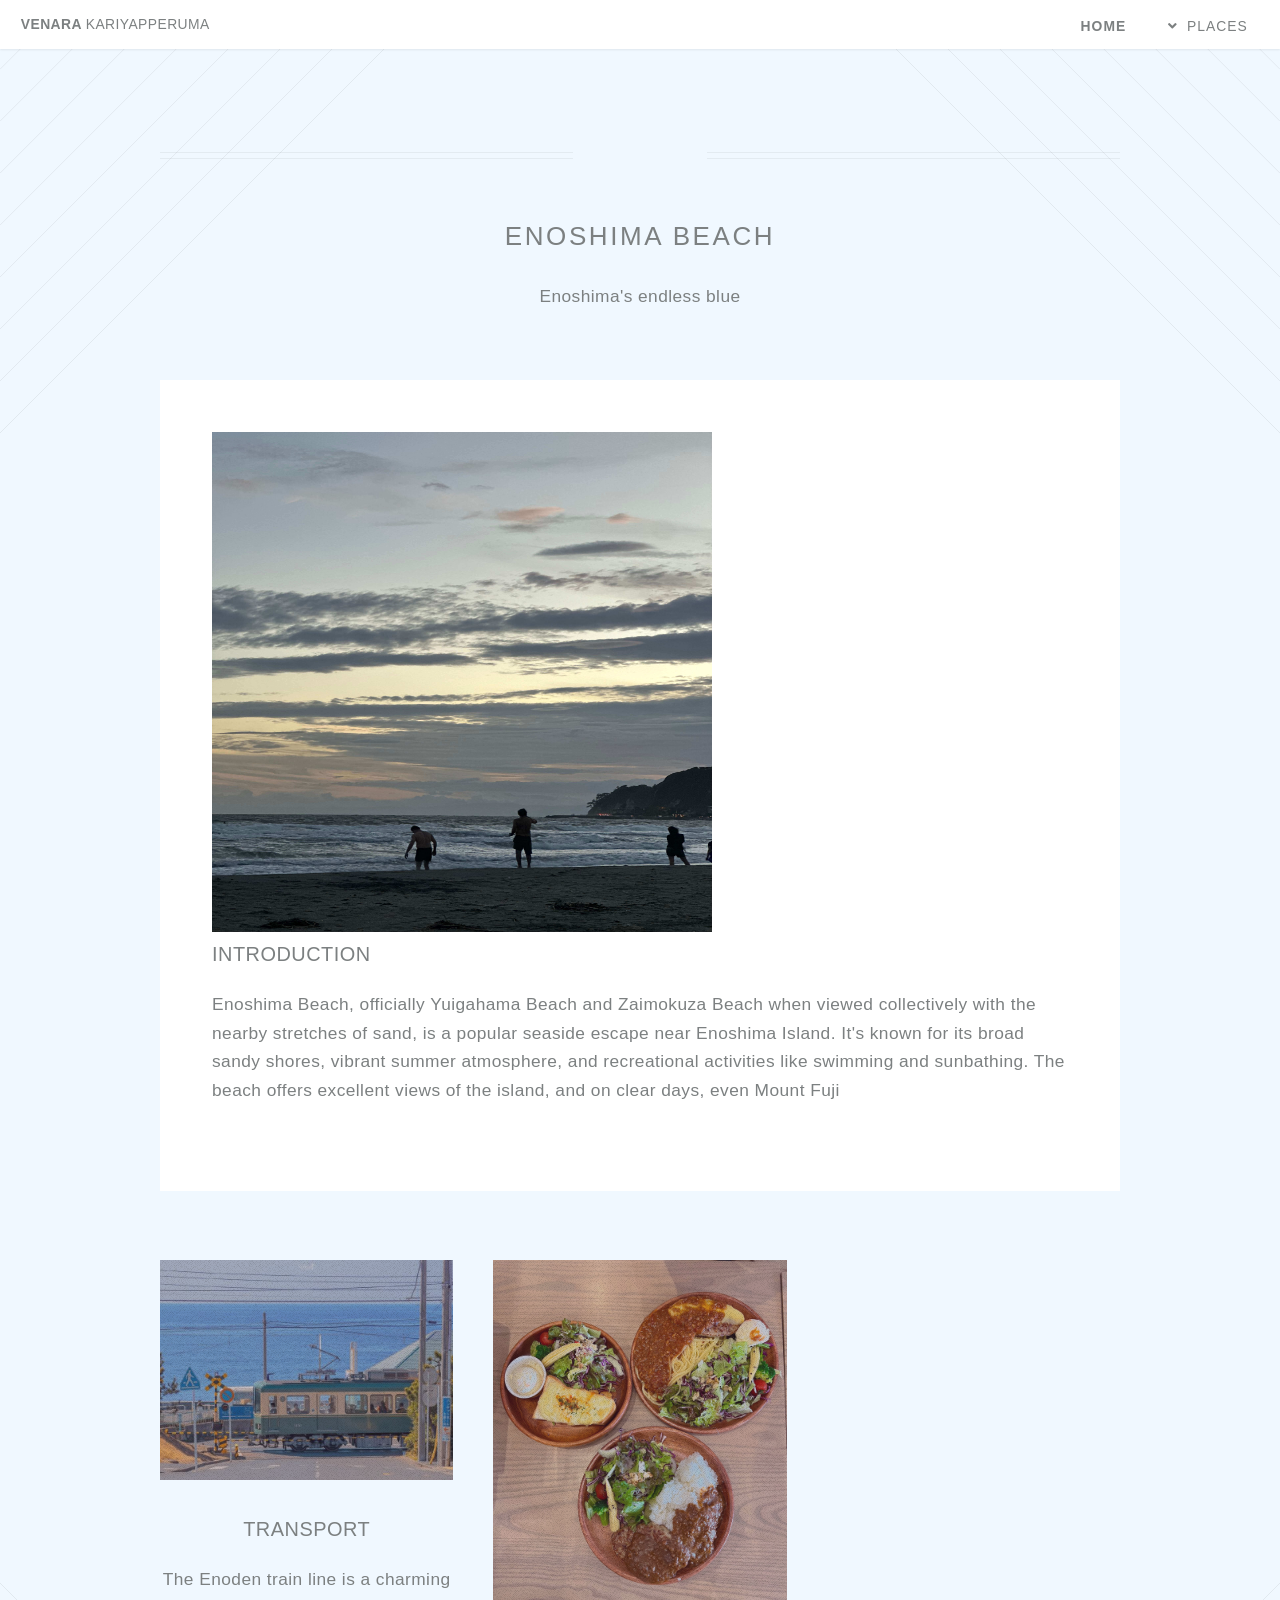
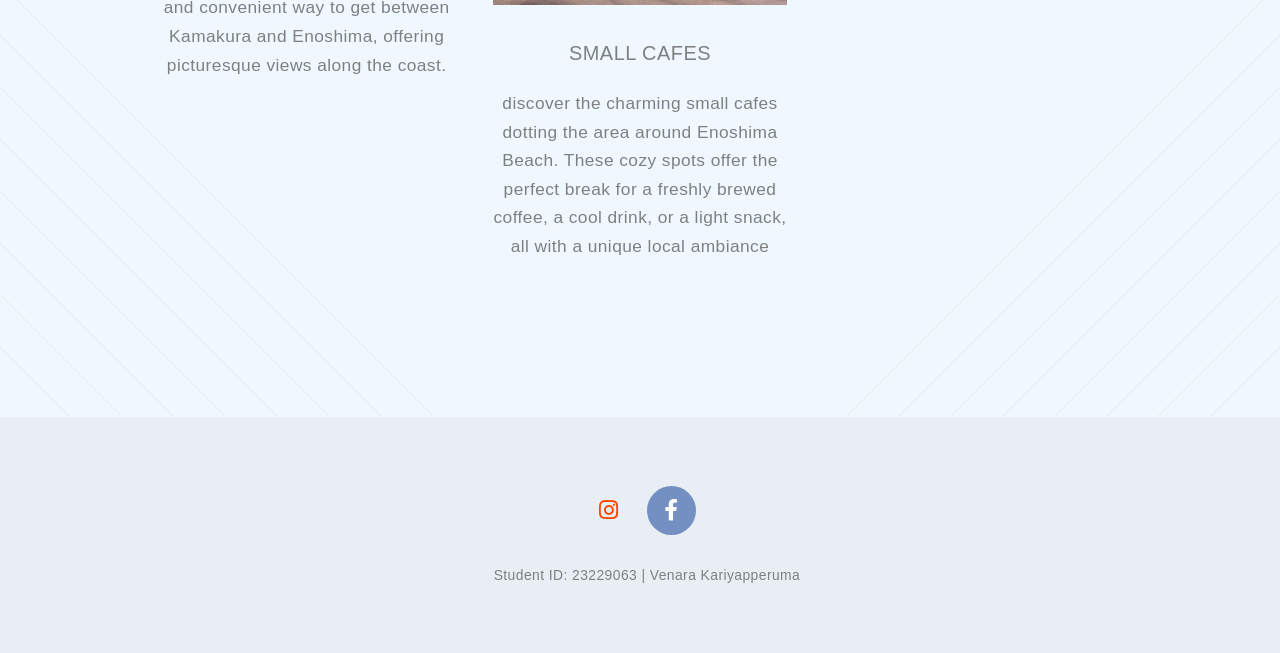
==== commit 31fa805b: "fix image path" ====
--- a/contact.html
+++ b/contact.html
@@ -48,7 +48,7 @@
 								<div class="content">
 									<section>
 										<header>
-	<img src="/Users/venarakariyapperuma/Downloads/html5up-twenty/images/IMG_1057.jpeg" alt="Seasonal Beauty & Gardens" height="500" width="500"/></a>
+	<img src="images/IMG_1057.jpeg" alt="Seasonal Beauty & Gardens" height="500" width="500"/></a>
 
 											<h3>Introduction</h3>
 										</header>
@@ -63,7 +63,7 @@
 
 									<section>
 										<header>
-			<a href="#" class="image featured"><img src="/Users/venarakariyapperuma/Downloads/html5up-twenty/images/_ (37).jpeg" alt="Seasonal Beauty & Gardens"/></a>
+			<a href="#" class="image featured"><img src="images/_ (37).jpeg" alt="Seasonal Beauty & Gardens"/></a>
 
 											<h3>Transport</h3></header>
 <p>The Enoden train line is a charming and convenient way to get between Kamakura and Enoshima, offering picturesque views along the coast.
@@ -73,7 +73,7 @@
 									
 									<section>
 										<header>
-	<a href="#" class="image featured"><img src="/Users/venarakariyapperuma/Downloads/html5up-twenty/images/IMG_6321.jpeg" alt="Seasonal Beauty & Gardens"/></a>
+	<a href="#" class="image featured"><img src="images/IMG_6321.jpeg" alt="Seasonal Beauty & Gardens"/></a>
 
 								<h3>Small Cafes</h3></header>
 <p>discover the charming small cafes dotting the area around Enoshima Beach. These cozy spots offer the perfect break for a freshly brewed coffee, a cool drink, or a light snack, all with a unique local ambiance</p>									</section>
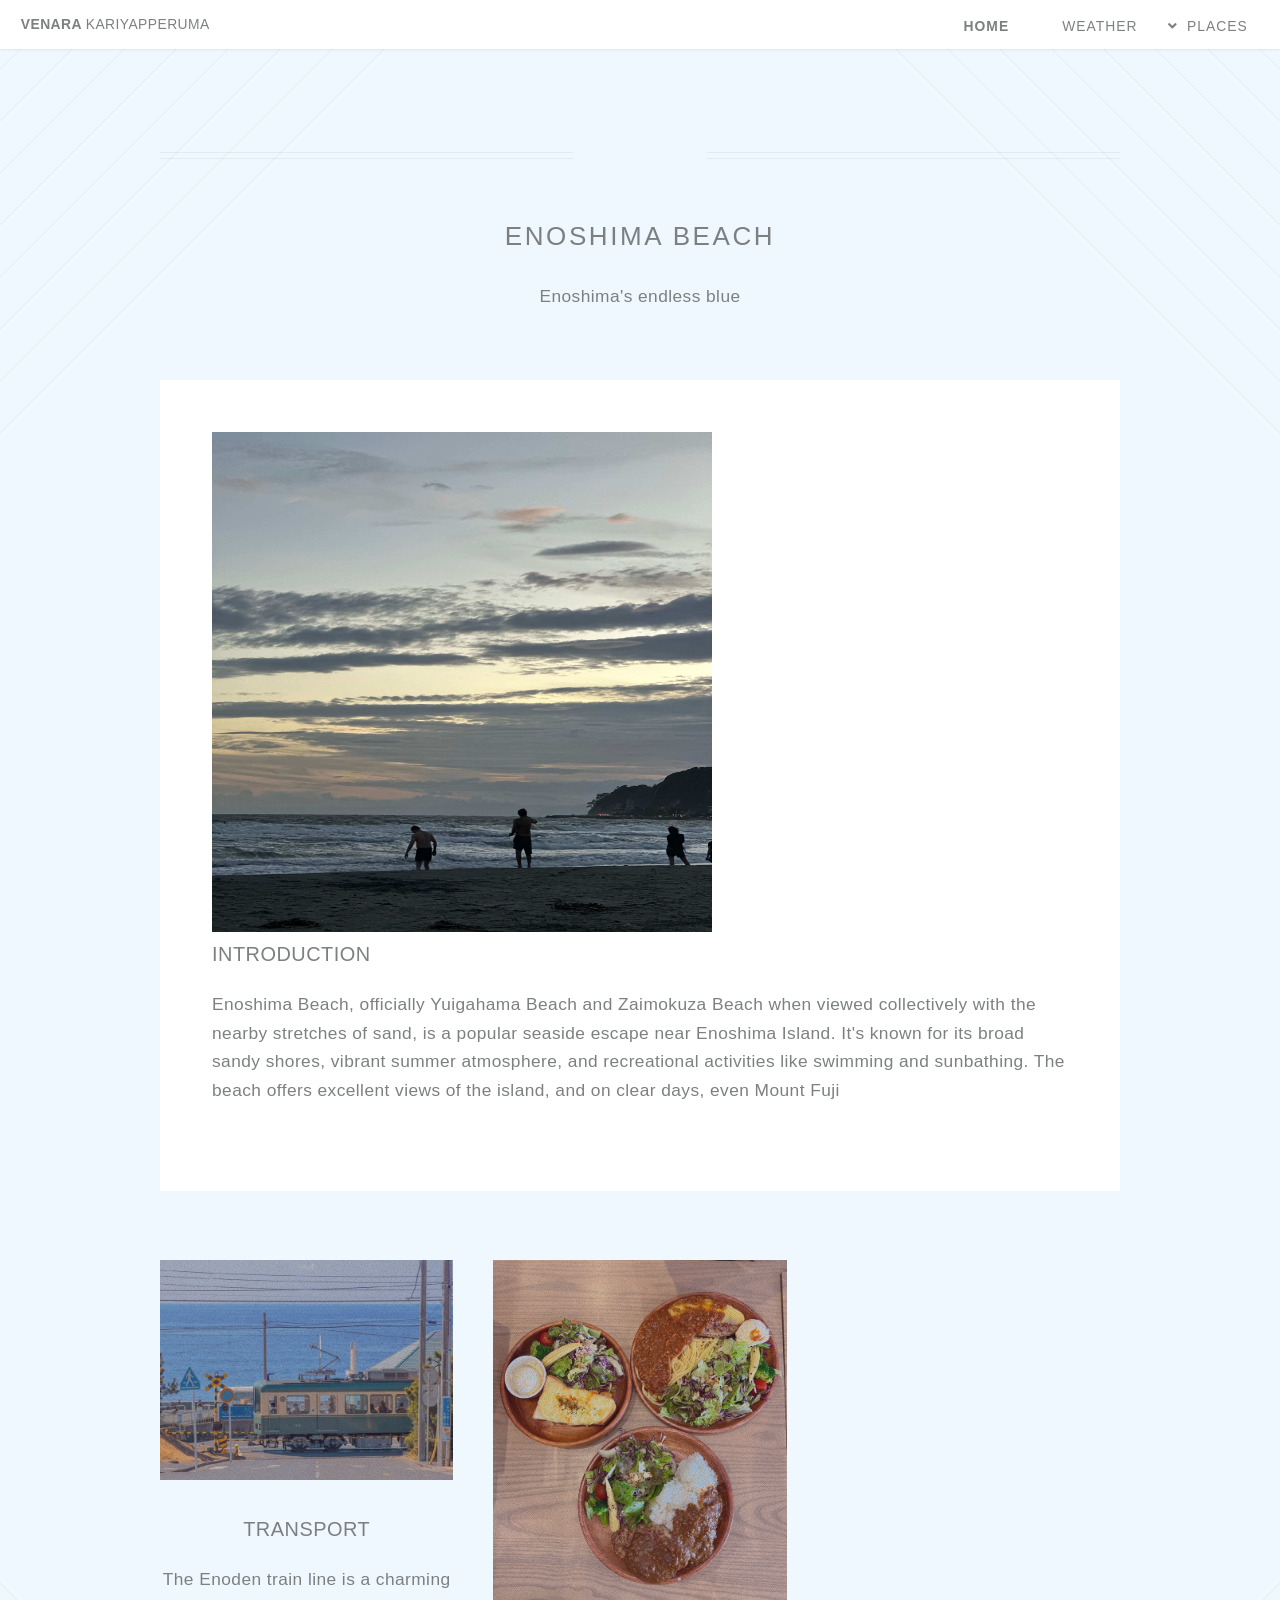
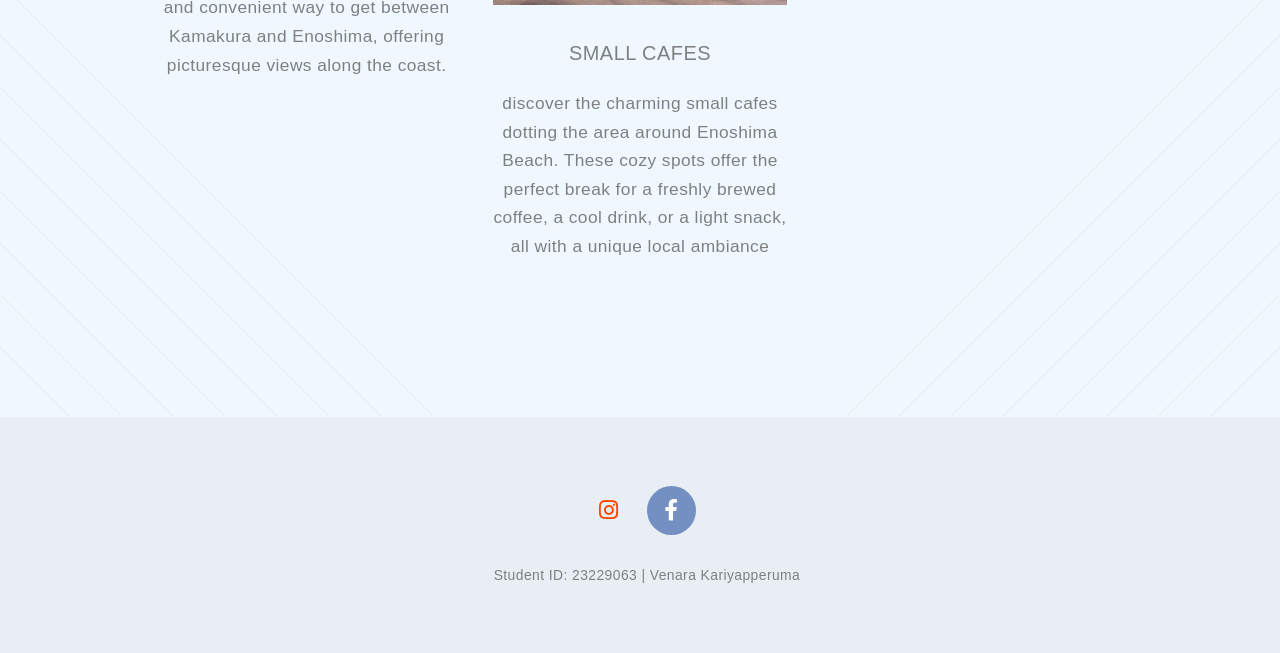
==== commit b215cd39: "hi" ====
--- a/contact.html
+++ b/contact.html
@@ -20,6 +20,8 @@
 					<nav id="nav">
 						<ul>
 							<li class="current"><a href="index.html">HOME</a></li>
+														<li class="current"><a href="weather.html"></a>Weather</li>
+
 							<li class="submenu">
 								<a href="#">PLACES</a>
 								<ul>
@@ -27,7 +29,7 @@
 									<li><a href="right-sidebar.html">Hasedera temple</a></li>
 									<li><a href="no-sidebar.html">Enoshima Island</a></li>
 									<li><a href="contact.html">Enoshima beach</a></li>
-									
+								</ul>
 								
 					</nav>
 				</header>
